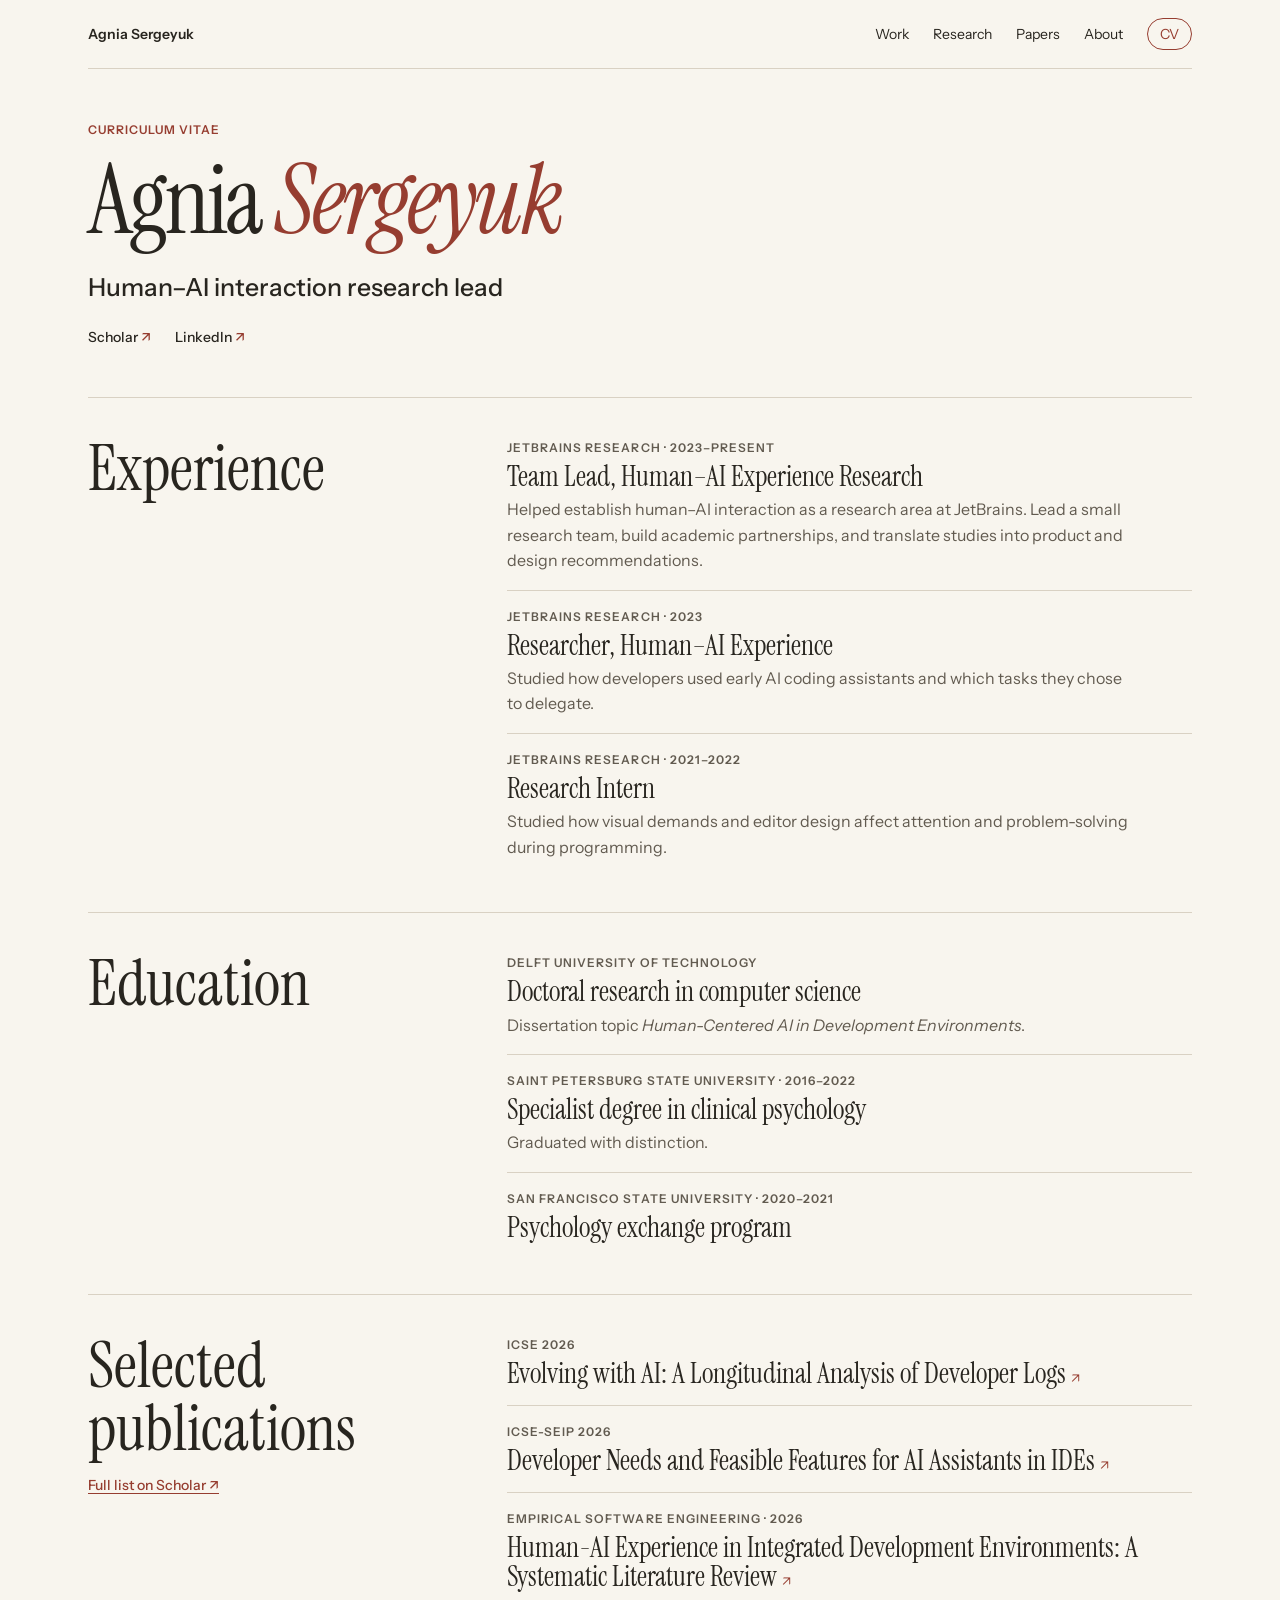
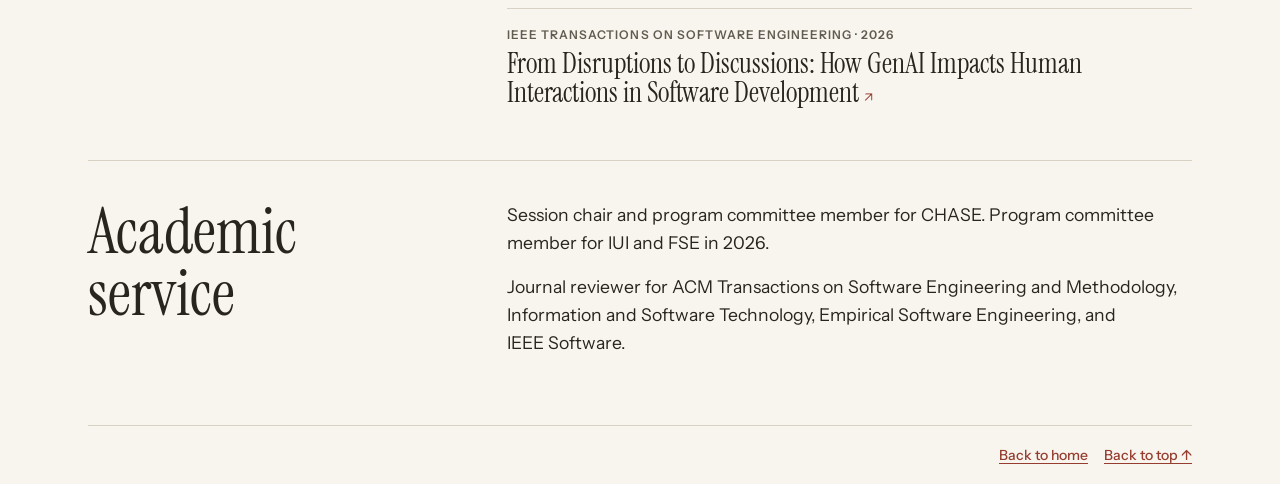
==== cv.html @ 7b3ff4da "Build research portfolio and weekly publication refresh" ====
<!doctype html>
<html lang="en">
  <head>
    <meta charset="utf-8">
    <meta name="viewport" content="width=device-width, initial-scale=1">
    <meta name="description" content="Research experience, education, and selected publications of Agnia Sergeyuk.">
    <title>CV · Agnia Sergeyuk</title>
    <link rel="preconnect" href="https://fonts.googleapis.com">
    <link rel="preconnect" href="https://fonts.gstatic.com" crossorigin>
    <link href="https://fonts.googleapis.com/css2?family=Instrument+Sans:wght@400;500;600&amp;family=Instrument+Serif:ital@0;1&amp;display=swap" rel="stylesheet">
    <link rel="stylesheet" href="styles.css">
  </head>
  <body id="top">
    <a class="skip-link" href="#main">Skip to content</a>

    <header class="site-header shell">
      <a class="wordmark" href="index.html">Agnia Sergeyuk</a>
      <nav aria-label="Main navigation">
        <a href="index.html#work">Work</a>
        <a href="index.html#research">Research</a>
        <a href="index.html#papers">Papers</a>
        <a href="index.html#about">About</a>
        <a class="nav-cv" href="cv.html" aria-current="page">CV</a>
      </nav>
    </header>

    <main id="main" class="shell" tabindex="-1">
      <header class="cv-intro">
        <p class="label role">Curriculum vitae</p>
        <h1>Agnia <em>Sergeyuk</em></h1>
        <p class="intro">Human–AI interaction research lead</p>
        <ul class="profile-links" aria-label="Online profiles">
          <li><a href="https://scholar.google.com/citations?user=EHnCIIwAAAAJ&amp;hl=en">Scholar <span aria-hidden="true">↗</span></a></li>
          <li><a href="https://www.linkedin.com/in/agnia-sergeyuk/">LinkedIn <span aria-hidden="true">↗</span></a></li>
        </ul>
      </header>

      <section class="section split-section" aria-labelledby="experience-title">
        <h2 id="experience-title">Experience</h2>
        <ul class="cv-list">
          <li>
            <p class="label">JetBrains Research · 2023–present</p>
            <h3>Team Lead, Human–AI Experience Research</h3>
            <p>Helped establish human–AI interaction as a research area at JetBrains. Lead a small research team, build academic partnerships, and translate studies into product and design recommendations.</p>
          </li>
          <li>
            <p class="label">JetBrains Research · 2023</p>
            <h3>Researcher, Human–AI Experience</h3>
            <p>Studied how developers used early AI coding assistants and which tasks they chose to delegate.</p>
          </li>
          <li>
            <p class="label">JetBrains Research · 2021–2022</p>
            <h3>Research Intern</h3>
            <p>Studied how visual demands and editor design affect attention and problem-solving during programming.</p>
          </li>
        </ul>
      </section>

      <section class="section split-section" aria-labelledby="education-title">
        <h2 id="education-title">Education</h2>
        <ul class="cv-list">
          <li>
            <p class="label">Delft University of Technology</p>
            <h3>Doctoral research in computer science</h3>
            <p>Dissertation topic <em>Human-Centered AI in Development Environments</em>.</p>
          </li>
          <li>
            <p class="label">Saint Petersburg State University · 2016–2022</p>
            <h3>Specialist degree in clinical psychology</h3>
            <p>Graduated with distinction.</p>
          </li>
          <li>
            <p class="label">San Francisco State University · 2020–2021</p>
            <h3>Psychology exchange program</h3>
          </li>
        </ul>
      </section>

      <section class="section split-section" aria-labelledby="publications-title">
        <div>
          <h2 id="publications-title">Selected publications</h2>
          <a class="text-link section-link" href="https://scholar.google.com/citations?user=EHnCIIwAAAAJ&amp;hl=en">Full list on Scholar <span aria-hidden="true">↗</span></a>
        </div>
        <ul class="cv-list">
          <li>
            <p class="label">ICSE 2026</p>
            <h3><a href="https://doi.org/10.1145/3744916.3787811">Evolving with AI: A Longitudinal Analysis of Developer Logs <span aria-hidden="true">↗</span></a></h3>
          </li>
          <li>
            <p class="label">ICSE-SEIP 2026</p>
            <h3><a href="https://doi.org/10.1145/3786583.3786883">Developer Needs and Feasible Features for AI Assistants in IDEs <span aria-hidden="true">↗</span></a></h3>
          </li>
          <li>
            <p class="label">Empirical Software Engineering · 2026</p>
            <h3><a href="https://doi.org/10.1007/s10664-025-10793-0">Human-AI Experience in Integrated Development Environments: A Systematic Literature Review <span aria-hidden="true">↗</span></a></h3>
          </li>
          <li>
            <p class="label">IEEE Transactions on Software Engineering · 2026</p>
            <h3><a href="https://doi.org/10.1109/TSE.2026.3655626">From Disruptions to Discussions: How GenAI Impacts Human Interactions in Software Development <span aria-hidden="true">↗</span></a></h3>
          </li>
        </ul>
      </section>

      <section class="section split-section" aria-labelledby="service-title">
        <h2 id="service-title">Academic service</h2>
        <div class="prose">
          <p>Session chair and program committee member for CHASE. Program committee member for IUI and FSE in 2026.</p>
          <p>Journal reviewer for ACM Transactions on Software Engineering and Methodology, Information and Software Technology, Empirical Software Engineering, and IEEE Software.</p>
        </div>
      </section>
    </main>

    <footer class="site-footer shell">
      <a class="text-link" href="index.html">Back to home</a>
      <a class="text-link" href="#top">Back to top <span aria-hidden="true">↑</span></a>
    </footer>
  </body>
</html>
---- styles.css ----
:root {
  color-scheme: light;
  --paper: #f8f5ee;
  --ink: #28251f;
  --muted: #625b50;
  --accent: #963d30;
  --rule: #d9d1c3;
  --serif: "Instrument Serif", Georgia, serif;
  --sans: "Instrument Sans", system-ui, sans-serif;
}

* {
  box-sizing: border-box;
}

body {
  margin: 0;
  background: var(--paper);
  color: var(--ink);
  font: 1rem/1.6 var(--sans);
}

::selection {
  background: #edc9bd;
  color: var(--ink);
}

a {
  color: inherit;
  text-underline-offset: 0.22em;
}

a:hover {
  color: var(--accent);
}

a:focus-visible {
  outline: 2px solid var(--accent);
  outline-offset: 4px;
}

.skip-link {
  position: fixed;
  top: 1rem;
  left: 1rem;
  z-index: 1;
  padding: 0.5rem 1rem;
  background: var(--paper);
  transform: translateY(-200%);
}

.skip-link:focus {
  transform: none;
}

.shell {
  width: min(100% - 5rem, 69rem);
  margin-inline: auto;
}

.site-header,
.site-footer {
  display: flex;
  align-items: center;
  justify-content: space-between;
  gap: 1rem;
  padding-block: 1.1rem;
  font-size: 0.875rem;
}

.site-header {
  border-bottom: 1px solid var(--rule);
}

.site-header nav,
.profile-links {
  display: flex;
  flex-wrap: wrap;
  align-items: center;
  gap: 0.45rem 1.5rem;
}

.site-header nav {
  justify-content: flex-end;
}

.site-header a,
.profile-links a {
  text-decoration: none;
}

.site-header a:hover,
.profile-links a:hover {
  text-decoration: underline;
}

.wordmark {
  font-weight: 600;
}

.nav-cv {
  padding: 0.25rem 0.75rem;
  border: 1px solid var(--rule);
  border-radius: 2rem;
  color: var(--accent);
}

.nav-cv[aria-current] {
  border-color: var(--accent);
}

.hero {
  display: grid;
  grid-template-columns: minmax(0, 1fr) minmax(0, 35%);
  align-items: center;
  column-gap: clamp(2rem, 8vw, 7.5rem);
  padding-block: clamp(3.25rem, 7vw, 6.5rem);
}

.label {
  margin: 0;
  color: var(--muted);
  font-size: 0.75rem;
  font-weight: 600;
  letter-spacing: 0.085em;
  text-transform: uppercase;
}

.role {
  color: var(--accent);
  margin-bottom: 1rem;
}

h1,
h2,
h3 {
  margin: 0;
  font-family: var(--serif);
  font-weight: 400;
  line-height: 1.05;
  text-wrap: pretty;
}

h1 {
  font-size: clamp(3.25rem, 8vw, 7.65rem);
  line-height: 0.88;
  letter-spacing: -0.03em;
}

h1 em {
  display: block;
  color: var(--accent);
}

.intro {
  margin: 1.5rem 0 0.4rem;
  font-size: clamp(1.2rem, 2.2vw, 1.55rem);
  font-weight: 500;
  line-height: 1.4;
  text-wrap: pretty;
}

.hero-description {
  max-width: 46ch;
  margin-block: 0;
  color: var(--muted);
  text-wrap: pretty;
}

.profile-links {
  margin: 1.35rem 0 0;
  padding: 0;
  list-style: none;
  font-size: 0.875rem;
  font-weight: 500;
}

.profile-links span,
.topic-papers a span,
.cv-list a span {
  color: var(--accent);
}

.portrait {
  width: min(100%, 23.5rem);
  justify-self: end;
  background: #eaded0;
  border-radius: 48% 48% 0 0;
}

.portrait img {
  display: block;
  width: 100%;
  height: auto;
  aspect-ratio: 0.88;
  object-fit: cover;
  object-position: 52% center;
  border-radius: 48% 48% 0 0;
  transform: scaleX(-1);
}

.section {
  padding-block: 2.5rem 3.25rem;
  border-top: 1px solid var(--rule);
  scroll-margin-top: 1rem;
}

h2 {
  font-size: clamp(2.65rem, 5vw, 4rem);
  line-height: 0.98;
}

.section-heading {
  display: flex;
  align-items: baseline;
  justify-content: space-between;
  flex-wrap: wrap;
  gap: 0.65rem 1rem;
  margin-bottom: 1.65rem;
}

.text-link {
  font-size: 0.875rem;
  color: var(--accent);
  font-weight: 500;
}

.section-link {
  display: inline-block;
  margin-top: 0.8rem;
}

.project-grid {
  display: grid;
  grid-auto-flow: column;
  grid-auto-columns: calc((100% - 2rem) / 3);
  gap: 1rem;
  padding-bottom: 0.65rem;
  overflow-x: auto;
  scroll-snap-type: x mandatory;
  scrollbar-width: thin;
  scrollbar-color: var(--rule) transparent;
}

.project-grid:focus-visible,
.work-controls button:focus-visible {
  outline: 2px solid var(--accent);
  outline-offset: 3px;
}

@media (prefers-reduced-motion: no-preference) {
  .project-grid {
    scroll-behavior: smooth;
  }
}

.work-navigation,
.work-controls:not([hidden]) {
  display: flex;
  flex-wrap: wrap;
  align-items: center;
  gap: 0.5rem;
}

.work-navigation {
  gap: 0.6rem 1.25rem;
}

.work-position {
  min-width: 4.75rem;
  color: var(--muted);
  font-size: 0.8rem;
  text-align: right;
  font-variant-numeric: tabular-nums;
}

.work-controls button {
  display: grid;
  width: 2.6rem;
  height: 2.6rem;
  place-items: center;
  padding: 0;
  border: 1px solid var(--rule);
  border-radius: 50%;
  background: transparent;
  color: var(--accent);
  font: inherit;
  cursor: pointer;
}

.work-controls button:hover:not([aria-disabled="true"]) {
  border-color: var(--accent);
}

.work-controls button[aria-disabled="true"] {
  color: var(--muted);
  opacity: 0.55;
  cursor: default;
}

.project {
  display: flex;
  flex-direction: column;
  border: 1px solid var(--rule);
  background: #fbf8f1;
  scroll-snap-align: start;
}

.project-cover {
  display: flex;
  align-items: center;
  justify-content: center;
  gap: clamp(0.8rem, 2vw, 2rem);
  min-height: 8.5rem;
  padding: 1rem;
  color: var(--cover-ink);
  background-color: var(--cover);
  background-image: linear-gradient(90deg, var(--cover-rule) 1px, transparent 1px),
    linear-gradient(var(--cover-rule) 1px, transparent 1px);
  background-size: 1.25rem 1.25rem;
  border-bottom: 1px solid var(--rule);
}

.project-logs {
  --cover: #efddd1;
  --cover-ink: #773a2d;
  --cover-rule: #963d3012;
}

.project-review {
  --cover: #e6e8db;
  --cover-ink: #3f4c39;
  --cover-rule: #3f4c3912;
}

.project-proactive {
  --cover: #eee4cd;
  --cover-ink: #685229;
  --cover-rule: #68522912;
}

.project-needs {
  --cover: #ede0e8;
  --cover-ink: #70435b;
  --cover-rule: #70435b12;
}

.project-survey {
  --cover: #dde7ed;
  --cover-ink: #395769;
  --cover-rule: #39576912;
}

.project-confidence {
  --cover: #ece4d7;
  --cover-ink: #694c3e;
  --cover-rule: #694c3e12;
}

.project-metric {
  min-width: 0;
}

.project-metric strong,
.project-metric span {
  display: block;
}

.project-metric strong {
  font: 400 clamp(2.8rem, 5.7vw, 4.15rem)/0.95 var(--serif);
  letter-spacing: -0.025em;
}

.project-metric span {
  margin-top: 0.35rem;
  font-size: 0.8rem;
  line-height: 1.25;
}

.review-steps {
  display: flex;
  align-items: center;
  gap: 0.7rem;
  margin: 0;
  padding: 0;
  list-style: none;
  font-size: 0.8rem;
  font-weight: 500;
}

.review-steps li {
  display: flex;
  align-items: center;
  gap: 0.7rem;
}

.review-steps li + li::before {
  content: "";
  width: 0.6rem;
  height: 1px;
  background: currentColor;
}

.project-body {
  display: flex;
  flex: 1;
  flex-direction: column;
  align-items: flex-start;
  padding: 1.2rem 1.25rem 1.35rem;
}

h3 {
  font-size: clamp(1.65rem, 2.6vw, 2.15rem);
}

.project h3 {
  margin-block: 0.35rem 0.65rem;
}

.project-body > p:not(.label) {
  margin: 0 0 1.1rem;
  color: var(--muted);
  font-size: 0.95rem;
  text-wrap: pretty;
}

.split-section {
  display: grid;
  grid-template-columns: minmax(0, 0.85fr) minmax(0, 1.7fr);
  align-items: start;
  gap: 1.5rem clamp(2rem, 6vw, 5.5rem);
}

.topics,
.topic-papers,
.cv-list {
  list-style: none;
  margin: 0;
  padding: 0;
}

.topics > li + li,
.cv-list li + li {
  border-top: 1px solid var(--rule);
  margin-top: 1rem;
  padding-top: 1rem;
}

.topics h3,
.cv-list h3 {
  font-size: clamp(1.55rem, 2.2vw, 1.95rem);
}

.cv-list h3 a {
  text-decoration: none;
}

.cv-list h3 a:hover {
  text-decoration: underline;
}

.cv-list h3 a span {
  font: 0.85rem var(--sans);
}

.research-intro,
.topics p,
.cv-list h3 + p {
  margin: 0.35rem 0 0;
  color: var(--muted);
  text-wrap: pretty;
}

.research-intro {
  margin-top: 1rem;
}

.topic-papers {
  display: flex;
  flex-wrap: wrap;
  gap: 0.3rem 1rem;
  margin-top: 0.5rem;
  font-size: 0.875rem;
}

.prose p {
  margin: 0 0 1rem;
  font-size: 1.1rem;
  text-wrap: pretty;
}

.site-footer {
  justify-content: flex-end;
  border-top: 1px solid var(--rule);
}

.cv-intro {
  padding-block: 3.2rem 3rem;
}

.cv-intro h1 {
  font-size: clamp(3.25rem, 7.5vw, 6.5rem);
  line-height: 0.95;
}

.cv-intro h1 em {
  display: inline;
}

.cv-list .label {
  margin-bottom: 0.3rem;
}

@media (max-width: 56rem) {
  .shell {
    width: calc(100% - 3rem);
  }

  .hero {
    column-gap: 2rem;
  }

  .project-grid {
    grid-auto-columns: calc((100% - 1rem) / 2);
  }
}

@media (max-width: 47rem) {
  .project-cover {
    justify-content: flex-start;
    padding-inline: 1.25rem;
  }

  .split-section {
    grid-template-columns: 1fr;
  }
}

@media (max-width: 34rem) {
  .shell {
    width: calc(100% - 2rem);
  }

  .site-header {
    gap: 0.65rem;
  }

  .site-header nav {
    column-gap: 0.55rem;
  }

  .nav-cv {
    padding-inline: 0.45rem;
  }

  .hero {
    grid-template-columns: 1fr;
    gap: 2rem;
    padding-block: 2.75rem;
  }

  .portrait {
    justify-self: start;
    width: min(68%, 15rem);
  }

  .section {
    padding-block: 2.25rem 2.5rem;
  }

  .project-grid {
    grid-auto-columns: calc(100% - 1.25rem);
  }
}

.project-links {
  display: flex;
  flex-wrap: wrap;
  gap: 0.35rem 1rem;
  margin-top: auto;
}

.study-search {
  width: min(100%, 19rem);
}

.study-search label {
  display: block;
  margin-bottom: 0.3rem;
  font-size: 0.875rem;
  font-weight: 600;
}

.study-search input {
  width: 100%;
  padding: 0.55rem 0.75rem;
  border: 1px solid var(--rule);
  border-radius: 0.25rem;
  background: #fbf8f1;
  color: var(--ink);
  font: inherit;
  font-size: 0.875rem;
}

.study-search input:focus-visible {
  outline: 2px solid var(--accent);
  outline-offset: 2px;
}

.study-search [role="status"] {
  margin: 0.35rem 0 0;
  color: var(--muted);
  font-size: 0.85rem;
}

.paper-heading {
  align-items: end;
}

.study-list {
  margin: 0;
  padding: 0;
  border-bottom: 1px solid var(--rule);
  list-style: none;
}

.study {
  padding-block: 1rem 1.15rem;
  border-top: 1px solid var(--rule);
}

.study h3 {
  margin-top: 0.2rem;
  font-size: clamp(1.45rem, 2.2vw, 1.85rem);
}

.study-links {
  display: flex;
  flex-wrap: wrap;
  gap: 0.25rem 1.15rem;
  margin-top: 0.45rem;
  color: var(--accent);
  font-size: 0.875rem;
}

@media (max-width: 34rem) {
  .site-header {
    flex-wrap: wrap;
  }

  .site-header nav {
    justify-content: flex-start;
  }
}
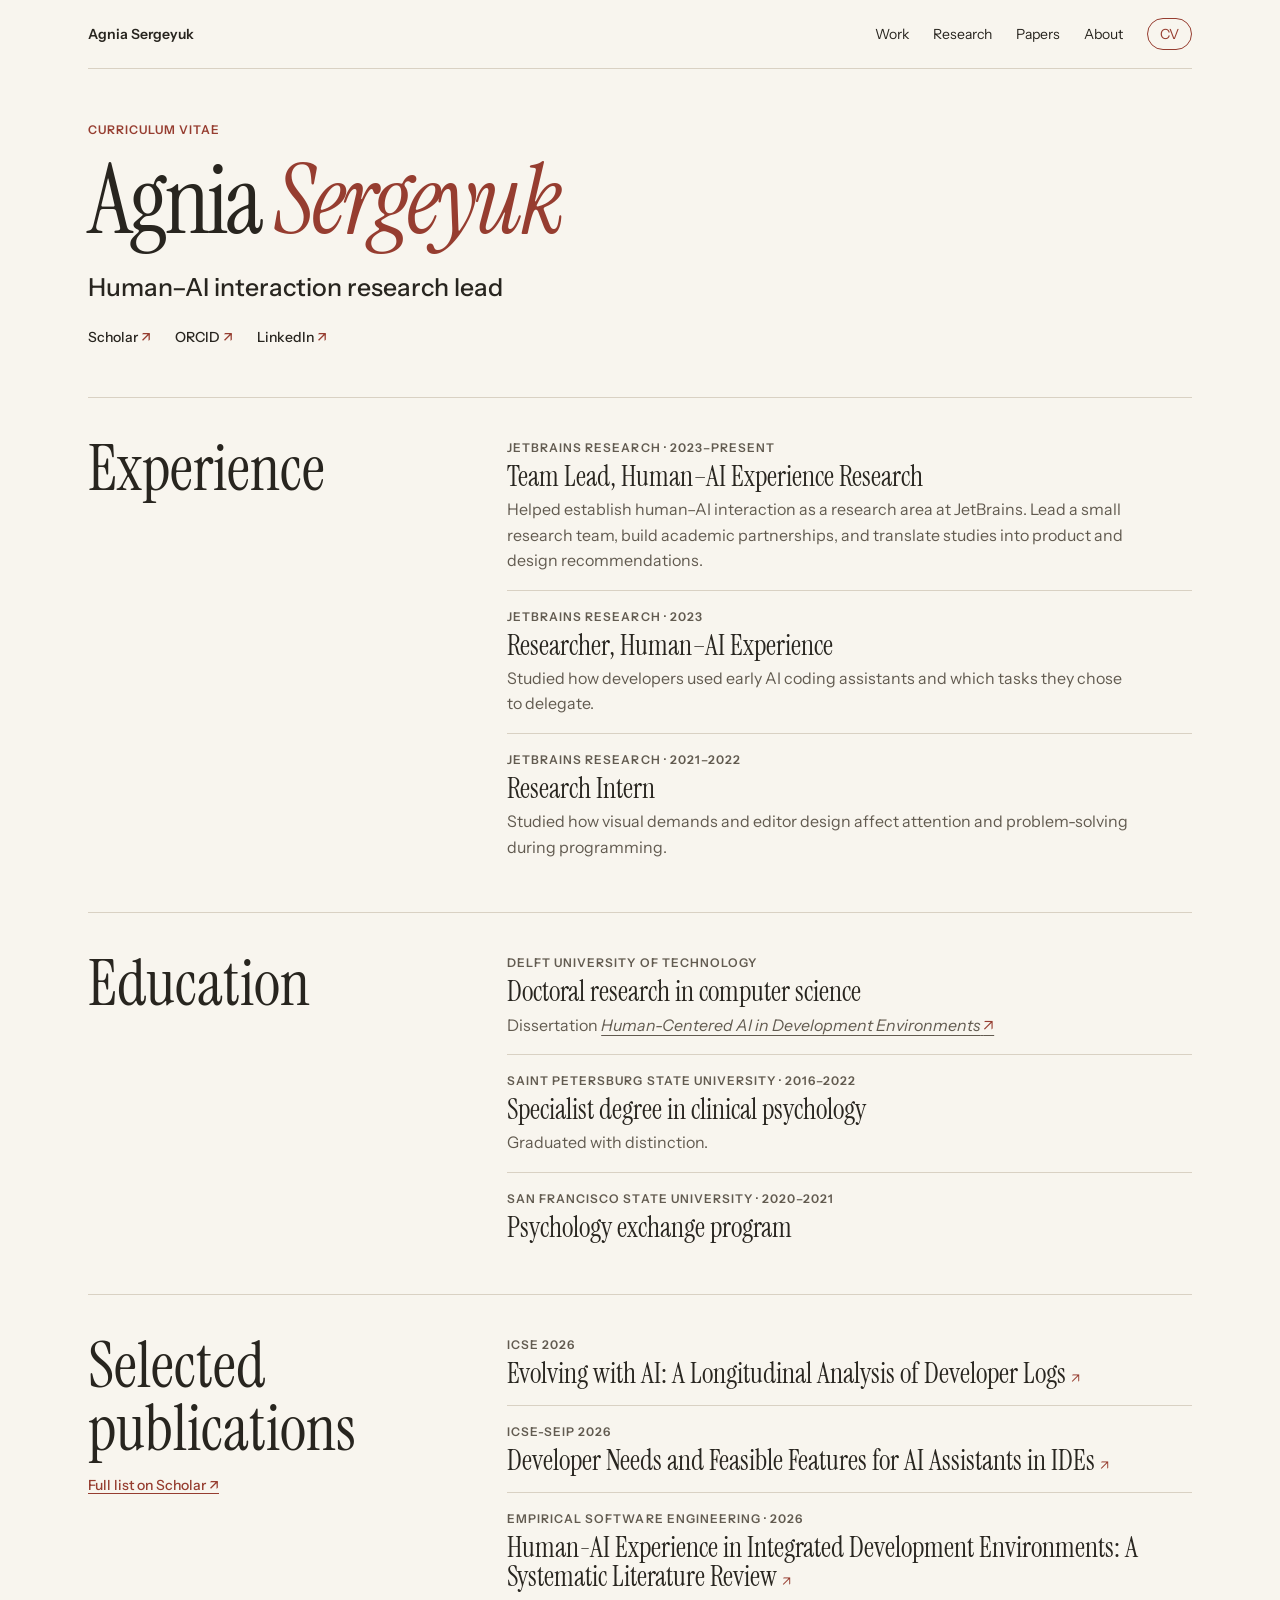
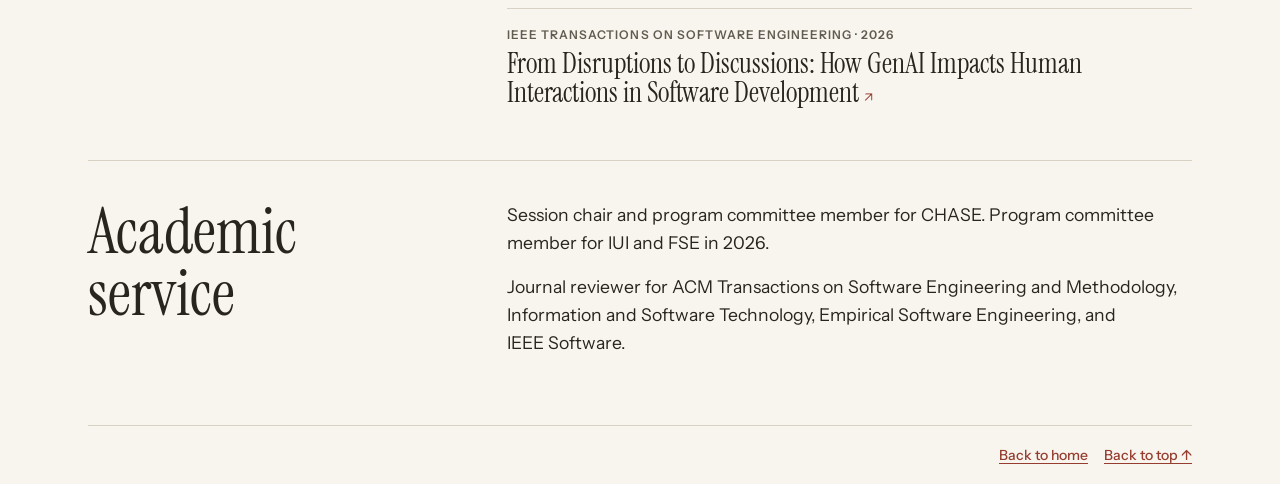
==== commit c322a861: "Add ORCID profile and link doctoral dissertation" ====
--- a/cv.html
+++ b/cv.html
@@ -31,6 +31,7 @@
         <p class="intro">Human–AI interaction research lead</p>
         <ul class="profile-links" aria-label="Online profiles">
           <li><a href="https://scholar.google.com/citations?user=EHnCIIwAAAAJ&amp;hl=en">Scholar <span aria-hidden="true">↗</span></a></li>
+          <li><a href="https://orcid.org/0009-0001-1495-9824" rel="me">ORCID <span aria-hidden="true">↗</span></a></li>
           <li><a href="https://www.linkedin.com/in/agnia-sergeyuk/">LinkedIn <span aria-hidden="true">↗</span></a></li>
         </ul>
       </header>
@@ -62,7 +63,7 @@
           <li>
             <p class="label">Delft University of Technology</p>
             <h3>Doctoral research in computer science</h3>
-            <p>Dissertation topic <em>Human-Centered AI in Development Environments</em>.</p>
+            <p>Dissertation <a href="https://doi.org/10.4233/uuid:b60ec43d-77d2-4e5d-be51-58c7ff9499b7"><em>Human-Centered AI in Development Environments</em> <span aria-hidden="true">↗</span></a></p>
           </li>
           <li>
             <p class="label">Saint Petersburg State University · 2016–2022</p>
